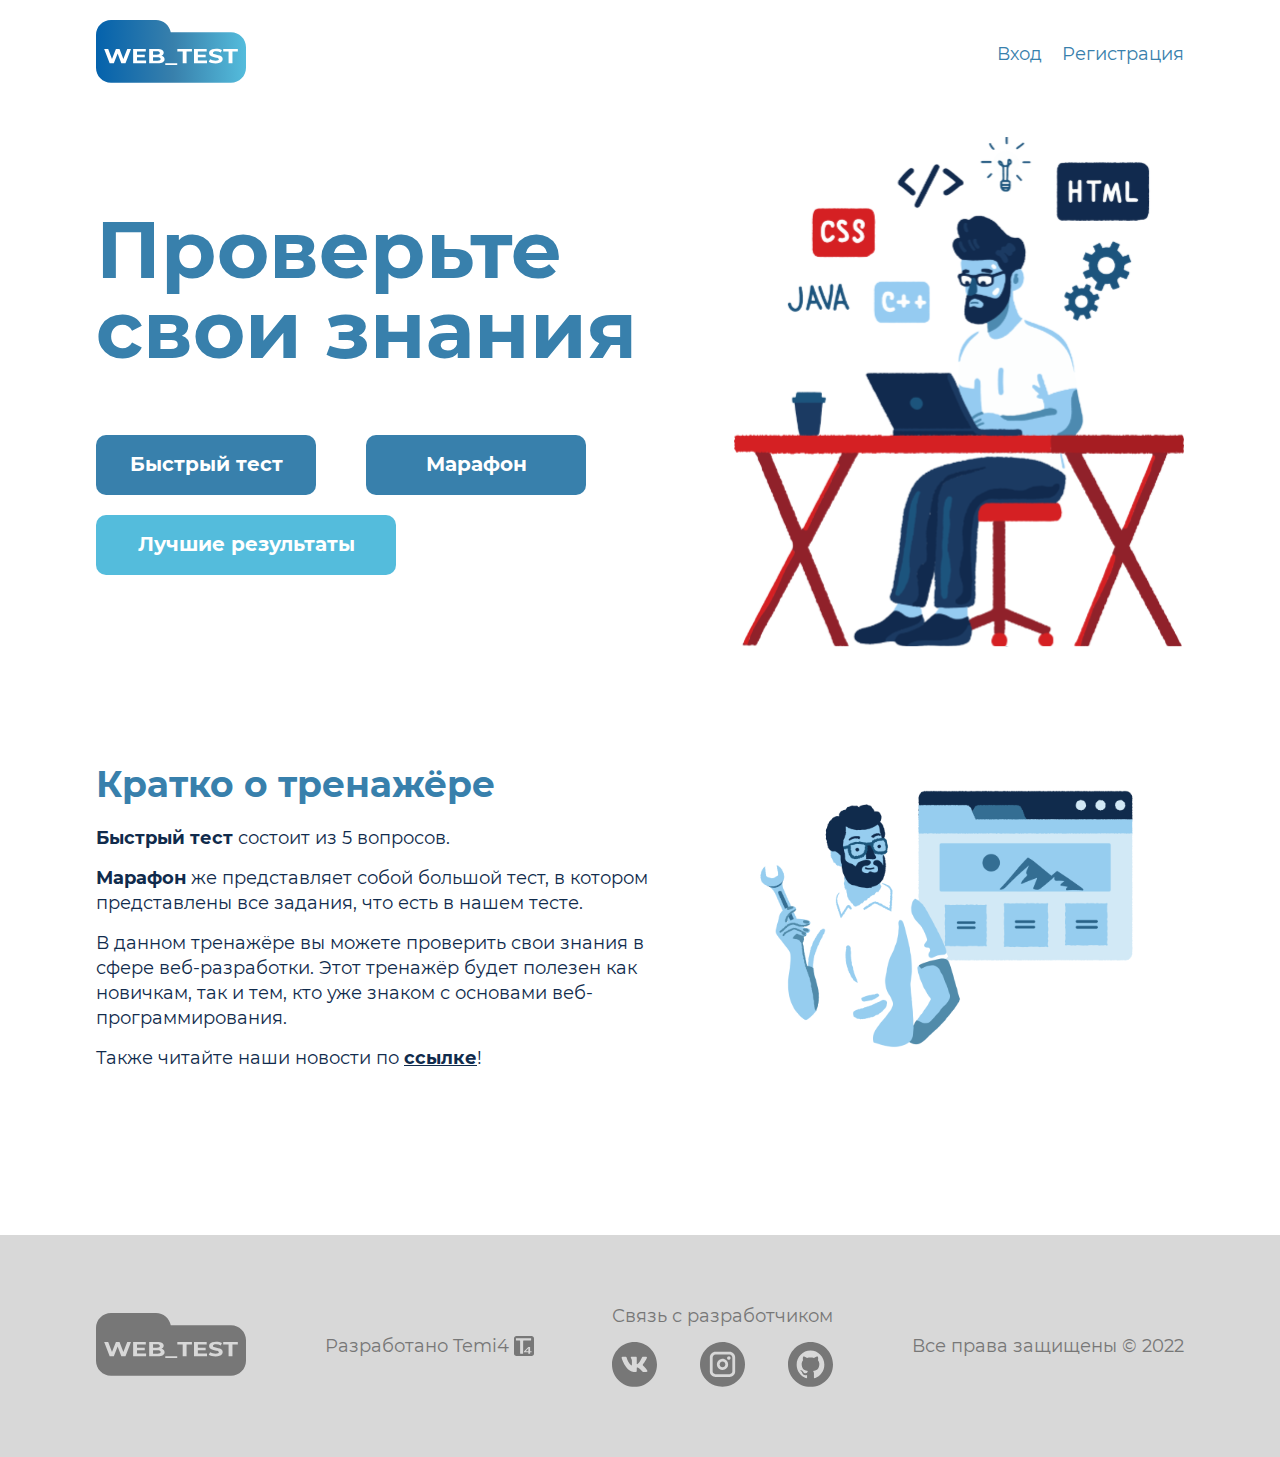
==== index.html @ 965f23f6 "adding the project" ====
<!DOCTYPE html>
<html lang="en">
<head>
    <meta charset="UTF-8">
    <meta http-equiv="X-UA-Compatible" content="IE=edge">
    <meta name="viewport" content="width=device-width, initial-scale=1.0">
    <meta name="keywords" content="WEB_TEST web test webtest онлайн тест по программированию WEB_TEST онлайн тест по программированию webtest онлайн тест по программированию WEB TEST тест по программированию тест по веб-программированию тест по веб программированию тест по программированию сайт с тестами online test онлайн тест по html онлайн тест по css онлайн тест по javascript онлайн тест по java script онлайн тест по js проверить свой уровень знаний по программированию онлайн" />
    <meta name="description" content="WEB_TEST - это онлайн тест, который позволяет проверить свои знания по веб-программированию. Тут вы можете узнать, как хорошо владеете HTML, CSS и JavaScript!">
    <title>WEB_TEST</title>
    <link rel="stylesheet" href="css/style.css">
    <link rel="icon" href="img/favicon.ico" type="image/x-icon">
    <script type="module" src="js/index.js" defer></script>

    <!-- Yandex.Metrika counter -->
    <script type="text/javascript">
        (function (m, e, t, r, i, k, a) {
            m[i] = m[i] || function () {
                (m[i].a = m[i].a || []).push(arguments)
            };
            m[i].l = 1 * new Date();
            for (var j = 0; j < document.scripts.length; j++) {
                if (document.scripts[j].src === r) {
                    return;
                }
            }
            k = e.createElement(t), a = e.getElementsByTagName(t)[0], k.async = 1, k.src = r, a.parentNode
                .insertBefore(k, a)
        })
        (window, document, "script", "https://mc.yandex.ru/metrika/tag.js", "ym");

        ym(90488664, "init", {
            clickmap: true,
            trackLinks: true,
            accurateTrackBounce: true,
            webvisor: true
        });
    </script>
    <noscript>
        <div><img src="https://mc.yandex.ru/watch/90488664" style="position:absolute; left:-9999px;" alt="" /></div>
    </noscript>
    <!-- /Yandex.Metrika counter -->

    <!-- Google tag (gtag.js) -->
    <script async src="https://www.googletagmanager.com/gtag/js?id=G-PKR3SJ1W9T"></script>
    <script>
        window.dataLayer = window.dataLayer || [];

        function gtag() {
            dataLayer.push(arguments);
        }
        gtag('js', new Date());

        gtag('config', 'G-PKR3SJ1W9T');
    </script>
    
</head>
<body>
    <header class="header">
        <div class="header__content container">
            <a href="index.html" class="header__logo logo"><img src="img/Logo.svg" alt="WEB_TEST" class="logo__img"></a>
            <div class="header__head-btns head-btns not-authorized-btns">
                <a href="login.html" class="head-btns__login-btn head-btn">Вход</a>
                <a href="registration.html" class="head-btns__register-btn head-btn">Регистрация</a>
            </div>
            <div class="header__head-btns head-btns authorized-btns">
                <p class="head-btn head-btns__logout-btn logout-btn">Выход</p>
                <a href="profile.html" class="head-btn head-btns__profile-btn">Профиль</a>
            </div>
        </div>
    </header>
    <main class="main">
        <div class="main__content container">
            <div class="main__welcome-block welcome-block">
                <h1 class="welcome-block__heading big-heading">Проверьте свои знания</h1>
                <img src="img/index/welcome.svg" alt="Знания HTML, CSS, JS" class="welcome-block__welcome-img img">
                <div class="welcome-block__welcome-block-btns welcome-block-btns btns-block">
                    <button class="welcome-block-btns__fast-test-btn welcome-block-blue-btns btn fast-test-btn">Быстрый тест</button>
                    <button class="welcome-block-btns__marathon-btn welcome-block-blue-btns btn marathon-btn">Марафон</button>
                    <button class="welcome-block-btns__result-btn btn results-btn">Лучшие результаты</button>
                </div>
            </div>
            <div class="test-desc">
                <div class="test-desc__desc-txt">
                    <h2 class="desc-txt__title title">Кратко о тренажёре</h2>
                    <p class="desc-txt__desc-text just-text"><span class="important-text">Быстрый тест</span> состоит из 5 вопросов.</p>
                    <p class="desc-txt__desc-text just-text"><span class="important-text">Марафон</span> же представляет собой большой тест, в котором представлены все задания, что есть в нашем тесте.</p>
                    <p class="desc-txt__desc-text just-text">В данном тренажёре вы можете проверить свои знания в сфере веб-разработки. Этот тренажёр будет полезен как новичкам, так и тем, кто уже знаком с основами веб-программирования.</p>
                    <p class="desc-txt__desc-text just-text">Также читайте наши новости по <a href="articles.html" class="important-text just-text">ссылке</a>!</p>
                </div>
                <img src="img/index/description.svg" alt="Читайте описание" class="test-desc__desc-img img">
            </div>
        </div>
    </main>
    <footer class="footer">
        <div class="footer__content container">
            <a href="index.html" class="footer__logo logo"><img src="img/FootLogo.svg" alt="WEB_TEST" class="logo__img"></a>
            <div class="footer__developer-info developer-info">
                <p class="developer-info__text footer-text">Разработано Temi4</p>
                <img src="img/developerLogo.svg" alt="T4" class="developer-info__developer-logo">
            </div>
            <div class="footer__developer-contacts developer-contacts">
                <p class="developer-contacts__text footer-text">Связь с разработчиком</p>
                <div class="developer-contacts__developer-links developer-links">
                    <a href="https://vk.com/tyoyoma" class="developer-links__developer-link">
                        <img src="img/networks/vk.svg" alt="VK" class="developer-link__img">
                    </a>
                    <a href="https://www.instagram.com/artyom_ki" class="developer-links__developer-link">
                        <img src="img/networks/instagram.svg" alt="instagram" class="developer-link__img">
                    </a>
                    <a href="https://github.com/TyomaKirakos" class="developer-links__developer-link">
                        <img src="img/networks/GitHub.svg" alt="GitHub" class="developer-link__img">
                    </a>
                </div>
            </div>
            <p class="footer__copyright footer-text">Все права защищены © 2022</p>
        </div>
    </footer>
</body>
</html>
---- css/style.css ----
/* обнуление и подключение шрифтов */
@import url(normalize.css);

/* переменные */
@import url(variables.css);

/*---------------- общие стили ----------------*/
.container{
    width: 85%;
    margin: 0 auto;
}

.main{
    margin-bottom: 150px;
    min-height: 70vh;
}

.logo{
    width: 150px;
}

.logo__img{
    width: 150px;
}

.img{
    width: 690px;
}

/* общие стили текстов */
.big-heading{
    font-weight: 700;
    font-size: 120px;
    line-height: 146px;
    color: var(--main-col);
}

.sub-heading{
    font-weight: 700;
    font-size: 36px;
    color: var(--main-col);
}

.title{
    font-size: 48px;
    color: var(--main-col);
}

.just-text{
    font-size: 20px;
    line-height: 29px;
    color: var(--dark-blue);
}

.important-text{
    font-weight: 700;
}

/* общие стили кнопок */
.btn{
    cursor: pointer;
    color: #fff;
    font-weight: bold;
    font-size: 24px;
    line-height: 29px;
    border: none;
    border-radius: 10px;
    -webkit-border-radius: 10px;
    -moz-border-radius: 10px;
    -ms-border-radius: 10px;
    -o-border-radius: 10px;
}

.results-btn{
    text-decoration: none;
    display: flex;
    align-items: center;
    justify-content: center;
    width: 350px;
    height: 70px;
    background-color: var(--light-blue);
}

.results-btn:hover{
    background-color: var(--light-blue-hover);
}

/* Модальное окно */

.modal{
    background-color: var(--soft-blue);
    border: 2px solid var(--main-col);
    padding: 15px 20px;
    text-align: center;
    position: fixed;
    z-index: 2;
    opacity: 100;
    top: 10vh;
    left: 50%;
    transform: translateX(-50%);
    -webkit-transform: translateX(-50%);
    -moz-transform: translateX(-50%);
    -ms-transform: translateX(-50%);
    -o-transform: translateX(-50%);
    border-radius: 10px;
    -webkit-border-radius: 10px;
    -moz-border-radius: 10px;
    -ms-border-radius: 10px;
    -o-border-radius: 10px;
}

/* шапка */
.header{
    width: 100%;
    padding: 20px 0;
    position: sticky;
    background-color: #fff;
    z-index: 1;
    top: 0;
    left: 0;
    margin-bottom: 30px;
}

.header__content{
    display: flex;
    align-items: center;
    justify-content: space-between;
}

.head-btns{
    display: flex;
    align-items: center;
}

.authorized-btns{
    display: none;
}

.head-btn{
    position: relative;
    font-weight: 400;
    font-size: 20px;
    color: var(--main-col);
    text-decoration: none;
    margin-right: 20px;
    cursor: pointer;
}

.head-btn:last-child{
    margin-right: 0;
}

.head-btn::after{
    content: '';
    position: absolute;
    right: 0;
    bottom: -2px;
    display: block;
    height: 1px;
    width: 0;
    background-color: var(--main-col);
    transition: width .2s linear;
    -webkit-transition: width .2s linear;
    -moz-transition: width .2s linear;
    -ms-transition: width .2s linear;
    -o-transition: width .2s linear;
}

.head-btn:hover::after{
    width: 100%;
}

.head-btn:focus::after{
    width: 100%;
}

/* блок с ссылкой на главную */

.link-to-main-block{
    margin-bottom: 30px;
}

.link-to-main-block__link-to-main{
    text-decoration: none;
    color: var(--main-col);
    position: relative;
}

.link-to-main-block__link-to-main::after{
    content: '';
    position: absolute;
    bottom: -2px;
    right: 0;
    display: block;
    height: 1px;
    width: 0;
    background-color: var(--main-col);
    transition: width .2s linear;
    -webkit-transition: width .2s linear;
    -moz-transition: width .2s linear;
    -ms-transition: width .2s linear;
    -o-transition: width .2s linear;
}

.link-to-main-block__link-to-main:hover::after{
    width: 100%;
}

.link-to-main-block__link-to-main:focus::after{
    width: 100%;
}

/* Подвал */

.footer{
    width: 100%;
    background-color: #D8D8D8;
    padding: 70px 0;
}

.footer__content{
    display: flex;
    align-items: center;
    justify-content: space-between;
    flex-wrap: wrap;
    gap: 50px;
}

.developer-info{
    display: flex;
    align-items: center;
}

.footer-text{
    font-size: 20px;
    color: var(--gray-col);
}

.developer-info__text{
    margin-right: 5px;
}

.developer-info__developer-logo{
    width: 24px;
}

.developer-contacts{
    display: flex;
    flex-direction: column;
    align-items: center;
}

.developer-contacts__text{
    margin-bottom: 15px;
}

.developer-links{
    width: 100%;
    display: flex;
    align-items: center;
    justify-content: space-between;
}

.developer-links__developer-link{
    text-decoration: none;
    width: 60px;
    height: 60px;
}

.developer-link__img{
    width: 100%;
    height: 100%;
}

/* ------------------------------------------------ стили */

/* index */
/* приветствующий блок */
.welcome-block{
    display: grid;
    grid-template-columns: auto auto;
    row-gap: 100px;
    column-gap: 50px;
    margin-bottom: 100px;
}

.welcome-block__heading{
    align-self: flex-end;
}

.welcome-block__welcome-img{
    grid-column: 2 / 3;
    grid-row: 1/3;
    justify-self: end;
}

.welcome-block-btns{
    display: grid;
    grid-template-columns: repeat(2, 250px);
    grid-template-rows: repeat(2, fit-content(100px));
    gap: 20px 50px;
}

.welcome-block-blue-btns{
    background-color: var(--main-col);
    width: 250px;
    height: 70px;
}

.welcome-block-blue-btns:hover{
    background-color: var(--main-col-hover);
}

.welcome-block-btns__result-btn{
    grid-column: 1/3;
}

/* блок с информацией */
.test-desc{
    display: flex;
    align-items: center;
    justify-content: space-between;
    column-gap: 230px;
}

.desc-txt__title{
    margin-bottom: 20px;
}

.desc-txt__desc-text:not(:last-child){
    margin-bottom: 15px;
}

/* login.html & registration.html */
.log-reg-part{
    width: 100vw;
    min-height: 100vh;
    background: linear-gradient(90deg, #0462AC 0%, #3880AC 52.08%, #54BCDC 100%);
    display: flex;
    flex-direction: column;
    align-items: center;
    justify-content: center;
}

.form{
    background-color: #fff;
    padding: 60px 90px;
    display: flex;
    flex-direction: column;
    align-items: center;
    margin-bottom: 35px;
    border-radius: 10px;
    -webkit-border-radius: 10px;
    -moz-border-radius: 10px;
    -ms-border-radius: 10px;
    -o-border-radius: 10px;
}

.form__heading{
    font-weight: 700;
    font-size: 36px;
    color: var(--main-col);
    margin-bottom: 20px;
}

.form__inputs{
    position: relative;
    width: 100%;
    display: flex;
    flex-direction: column;
    margin-bottom: 40px;
}

.inputs__label{
    margin-left: 10px;
    font-weight: 700;
    font-size: 20px;
    color: var(--main-col);
}

.inputs__input{
    padding: 2px 15px;
    border: 2px solid var(--main-col);
    outline: none;
    border-radius: 10px;
    -webkit-border-radius: 10px;
    -moz-border-radius: 10px;
    -ms-border-radius: 10px;
    -o-border-radius: 10px;
}

.submit-block{
    position: relative;
    width: 100%;
    display: flex;
    flex-direction: column;
    align-items: center;
    margin-top: 35px;
}

.submit-block__submit-btn{
    width: 100%;
    padding: 12px 0;
    background-color: var(--main-col);
    margin-bottom: 10px;
}

.submit-block__submit-btn:hover{
    background-color: var(--main-col-hover);
}

.submit-block__additive-forwarding{
    font-size: 16px;
    color: var(--dark-blue);
}

.additive-forwarding__link{
    color: var(--main-col);
    text-decoration: none;
    position: relative;
}

.additive-forwarding__link::after{
    content: '';
    position: absolute;
    bottom: -2px;
    right: 0;
    display: block;
    height: 1px;
    width: 0;
    background-color: var(--main-col);
    transition: width .2s linear;
    -webkit-transition: width .2s linear;
    -moz-transition: width .2s linear;
    -ms-transition: width .2s linear;
    -o-transition: width .2s linear;
}

.additive-forwarding__link:hover::after{
    width: 100%;
}

.additive-forwarding__link:focus::after{
    width: 100%;
}

.submit-block__log-reg-error-text, .add-task-form__error-text{
    font-size: 16px;
    font-weight: 500;
    color: #FF0000;
    white-space: nowrap;
}

.log-or-pswd-error{
    position: absolute;
    top: -30px;
    display: none;
}

.log-reg-part__link-to-main{
    text-decoration: none;
    padding: 10px 15px;
    border: 3px solid #fff;
    color: #fff;
    font-weight: 700;
    font-size: 16px;
    border-radius: 10px;
    -webkit-border-radius: 10px;
    -moz-border-radius: 10px;
    -ms-border-radius: 10px;
    -o-border-radius: 10px;
    transition: transform .2s linear;
    -webkit-transition: transform .2s linear;
    -moz-transition: transform .2s linear;
    -ms-transition: transform .2s linear;
    -o-transition: transform .2s linear;
}

.log-reg-part__link-to-main:hover{
    transform: scale(1.1);
    -webkit-transform: scale(1.1);
    -moz-transform: scale(1.1);
    -ms-transform: scale(1.1);
    -o-transform: scale(1.1);
}

.incorrect-log-error, .incorrect-pswd-error{
    position: absolute;
    left: 0;
    bottom: -25px;
    display: none;
}

/* profile.html */

.profile-page__heading{
    margin-bottom: 35px;
    text-align: center;
    font-size: 80px;
}

.users-info{
    justify-content: center;
    display: flex;
    align-items: flex-start;
    padding-bottom: 40px;
    border-bottom: 2px solid #DDDDDD;
    margin-bottom: 40px;
}

.profile-picture{
    margin-right: 45px;
    min-width: 150px;
    max-width: 280px;
    width: 45%;
}

.blue-bold-text{
    font-weight: 700;
    font-size: 24px;
    color: var(--main-col);
}

.users-info-text-block__info{
    margin-bottom: 20px;
}

.users-info-text-block__log-out-btn{
    background-color: var(--main-col);
    padding: 10px 20px;
}

.users-info-text-block__log-out-btn:hover{
    background-color: var(--main-col-hover);
}

.users-results{
    display: flex;
    flex-direction: column;
    align-items: center;
}

.users-results__result{
    margin-bottom: 15px;
    text-align: center;
}

.result__number{
    color: var(--dark-blue);
}

.users-result__edit-tasks-btn{
    text-decoration: none;
    margin-top: 25px;
    padding: 15px 25px;
    background-color: var(--main-col);
}

.users-result__edit-tasks-btn:hover{
    background-color: var(--main-col-hover);
}

/* start-fast-test.html & start-marathon-test.html*/

.test-start-scrn{
    display: grid;
    grid-template-columns: auto auto;
    grid-template-rows: 0.5fr 0.3fr auto;
    row-gap: 30px;
}

.test-start-scrn__test-text-info{
    margin-bottom: 0px;
}

.test-text-info__heading{
    margin-bottom: 10px;
}

.test-start-scrn__img{
    grid-column: 2 / 3;
    grid-row: 1/3;
    justify-self: end;
}

.test-btns-block{
    display: flex;
    flex-direction: column;
    align-self: end;
}

.test-btns-block__start-test-btn{
    display: flex;
    align-items: center;
    justify-content: center;
    text-decoration: none;
    width: 280px;
    height: 75px;
    background-color: var(--main-col);
    margin-bottom: 15px;
    font-size: 36px;
    cursor: pointer;
    color: #fff;
    font-weight: bold;
    border: none;
    border-radius: 10px;
    -webkit-border-radius: 10px;
    -moz-border-radius: 10px;
    -ms-border-radius: 10px;
    -o-border-radius: 10px;
}

.test-btns-block__start-test-btn:hover{
    background-color: var(--main-col-hover);
}

/* fast-test.html & marathon-test.html */

/* Секундомер */

.test-page-link-to-main{  /* test-page__link-to-main-block */
    display: flex;
    align-items: center;
    justify-content: space-between;
}

.test-stopwatch{
    font-size: 48px;
    color: var(--main-col);
}

.test-page{
    display: flex;
    flex-direction: column;
    align-items: center;
}

/* Блок вопроса */

.task-block{
    position: relative;
    width: 100%;
    padding: 50px 100px;
    background-color: var(--soft-blue);
    border-radius: 10px;
    -webkit-border-radius: 10px;
    -moz-border-radius: 10px;
    -ms-border-radius: 10px;
    -o-border-radius: 10px;
    margin-bottom: 50px;
}

.task-block__task-text{
    margin-bottom: 40px;
    white-space: normal;
}

.task-options{
    display: flex;
    flex-direction: column;
}

.task-options__task-option{
    display: flex;
    align-items: center;
    width: 100%;
    padding: 30px;
    background-color: #fff;
    margin-bottom: 25px;
    border-radius: 10px;
    -webkit-border-radius: 10px;
    -moz-border-radius: 10px;
    -ms-border-radius: 10px;
    -o-border-radius: 10px;
}

.task-options__task-option:last-child{
    margin-bottom: 0;
}

.task-option__radio-input{
    margin-right: 5px;
    outline: none;
    display: flex;
    align-items: center;
    justify-content: center;
}

.task-option__radio-input:checked:after{
    content: '';
    display: block;
    width: 50%;
    height: 50%;
    background-color: var(--main-col);
    border-radius: 50%;
    -webkit-border-radius: 50%;
    -moz-border-radius: 50%;
    -ms-border-radius: 50%;
    -o-border-radius: 50%;
}

.task-option__checkbox{
    margin-right: 5px;
    outline: none;
    overflow: hidden;
}

.task-option__checkbox:checked::after{
    content: '';
    text-align: center;
    display: block;
    background-color: var(--main-col);
    opacity: 0.4;
    width: 100%;
    height: 100%;
    filter: brightness(1.5) saturate(200%);
    -webkit-filter: brightness(1.5) saturate(200%);
}

.task-option__option-text{
    color: #000;
    white-space: normal;
}

.next-back-btns{
    display: flex;
    align-items: center;
    justify-content: space-between;
    margin-bottom: 30px;
    width: 100%;
}

.next-back-btns__btn{
    background-color: var(--main-col);
    padding: 10px 20px;
}

.next-back-btns__btn:hover, .test-page__finish-btn:hover{
    background-color: var(--main-col-hover)
}

.tasks-pagination{
    display: flex;
    justify-content: center;
    gap: 10px 40px;
    flex-wrap: wrap;
    cursor: pointer;
    margin-bottom: 50px;
}

.tasks-pagination__task-number{
    color: var(--main-col);
    background-color: #fff;
    border: 3px solid var(--main-col);
    padding: 5px 20px;
}

.tasks-pagination__task-number:hover{
    background-color: var(--main-col);
    color: #fff;
}

.test-page__finish-btn{
    width: 280px;
    height: 75px;
    background-color: var(--main-col);
    font-size: 36px;
    cursor: pointer;
    color: #fff;
    font-weight: bold;
    border: none;
    border-radius: 10px;
    -webkit-border-radius: 10px;
    -moz-border-radius: 10px;
    -ms-border-radius: 10px;
    -o-border-radius: 10px;
}

/* Страница с результатом */

.results-block{
    display: flex;
    justify-content: space-between;
    gap: 0px 150px;
    margin-bottom: 40px;
}

.result-text__heading{
    margin-bottom: 30px;
}

.result-info{
    display: flex;
    flex-direction: column;
}

.result-percent-block{
    display: flex;
    flex-direction: column;
    align-items: center;
}

.result-percent-block__percent{
    font-weight: 700;
    font-size: 48px;
    color: var(--dark-blue);
    margin-bottom: 10px;
}

.percent-diagram{
    width: 100%;
    height: 35px;
    border-radius: 10px;
    overflow: hidden;
    -webkit-border-radius: 10px;
    -moz-border-radius: 10px;
    -ms-border-radius: 10px;
    -o-border-radius: 10px;
    background-color: var(--soft-blue);
    margin-bottom: 20px;
}

.percent-diagram__percent-line{
    width: 50%;
    height: 100%;
    background-color: var(--main-col);
}

.result-info__text-info{
    width: 100%;
    text-align: center;
    font-weight: bold;
    margin-bottom: 10px;
}

.result-info__text-info:last-child{
    margin-bottom: 0;
}

.result-block-btns{
    width: 100%;
    align-self: center;
    display: flex;
    align-items: center;
    justify-content: space-around;
    flex-wrap: wrap;
    gap: 10px 30px;
}

.result-block-btns__end-btn{
    order: 1;
    text-decoration: none;
    display: flex;
    align-items: center;
    justify-content: center;
    width: 280px;
    height: 75px;
    background-color: var(--main-col);
    font-size: 36px;
    cursor: pointer;
    color: #fff;
    font-weight: bold;
    border: none;
    border-radius: 10px;
    -webkit-border-radius: 10px;
    -moz-border-radius: 10px;
    -ms-border-radius: 10px;
    -o-border-radius: 10px;
}

.result-block-btns__end-btn:hover, .result-block-btns__retake-test-btn:hover{
    background-color: var(--main-col-hover);
}

.result-block-btns__retake-test-btn{
    display: flex;
    padding: 15px 45px;
    white-space: nowrap;
    align-items: center;
    justify-content: center;
    background-color: var(--main-col);
    text-decoration: none;
}

.result-block-btns__results-btn{
    order: 2;
}

/* best-results.html */

.best-results-page__heading {
    margin-bottom: 30px;
}

.best-result-table{
    width: 100%;
    background-color: var(--soft-blue);
    border-radius: 10px;
    -webkit-border-radius: 10px;
    -moz-border-radius: 10px;
    -ms-border-radius: 10px;
    -o-border-radius: 10px;
    display: grid;
    grid-template-columns: 0.6fr 1.1fr 1fr 1fr;
}

.table-cell{
    border: 1px solid #fff;
    border-collapse: collapse;
    padding: 15px 20px;
    display: flex;
    align-items: flex-start;
    justify-content: flex-start;
    overflow: hidden;
    /* overflow: hidden;
    text-overflow: ellipsis; */
}

.table-cell__text{
    color: var(--main-col);
    text-align: center;
    width: 100%;
    /* min-width: 30%;
    white-space: wrap;
    overflow: hidden;
    text-overflow: ellipsis; */
}

.table-head > .table-cell__text{
    font-weight: bold;
    justify-self: center;
}

/* taskRedactor.html */

.task-redactor-page{
    position: relative;
    min-height: 50vh;
}

.task-redactor-page__warning-text{
    position: absolute;
    top: 50%;
    left: 50%;
    transform: translate(-50%, -50%);
}

.task-block__delete-task-btn{
    font-weight: 100;
    transform: rotate(45deg);
    font-size: 35px !important;
    position: absolute;
    top: -15px;
    right: 0px;
    width: 40px;
    height: 40px;
    border-radius: 50%;
    background-color: var(--main-col);
    box-shadow: 0 0 0px 6px white;
    -webkit-border-radius: 50%;
    -moz-border-radius: 50%;
    -ms-border-radius: 50%;
    -o-border-radius: 50%;
}

.task-block__delete-task-btn:hover, .add-task-btn:hover{
    background-color: var(--main-col-hover);
}

.task-block__task-info{
    color: var(--dark-blue);
    margin-bottom: 5px;
}

.add-task-btn{
    font-weight: 100;
    position: fixed;
    right: 5vw;
    bottom: 5vh;
    padding: 15px 20px;
    border-radius: 10px;
    border: none;
    background-color: var(--main-col);
    -webkit-border-radius: 10px;
    -moz-border-radius: 10px;
    -ms-border-radius: 10px;
    -o-border-radius: 10px;
}

/* модальное окно добавления задания */

.modal-area{
    position: fixed;
    z-index: 1;
    top: 0;
    left: 0;
    width: 100%;
    height: 100%;
    padding: 5vh 0;
    background-color: rgba(0, 0, 0, 0.5);
    display: none;
    justify-items: center;
    align-items: center;
    overflow: auto;
}

.modal-window{
    width: 80%;
    display: flex;
    flex-direction: column;
    align-items: center;
    background-color: #fff;
    padding: 20px;
    border-radius: 10px;
    -webkit-border-radius: 10px;
    -moz-border-radius: 10px;
    -ms-border-radius: 10px;
    -o-border-radius: 10px;
}

.modal-window__close-btn{
    font-weight: 100;
    transform: rotate(45deg);
    font-size: 35px !important;
    align-self: flex-end;
    width: 40px;
    height: 40px;
    margin-bottom: 20px;
    background-color: var(--main-col);
    border-radius: 50%;
    -webkit-border-radius: 50%;
    -moz-border-radius: 50%;
    -ms-border-radius: 50%;
    -o-border-radius: 50%;
}

.modal-window__close-btn:hover{
    background-color: var(--main-col-hover);
}

.add-task-form{
    width: 95%;
    display: flex;
    flex-direction: column;
}

.add-task-form input[type="text"]{
    background: none;
    border: none;
    width: 100%;
    outline: none;
}

.add-task-form .task-block__task-text::placeholder{
    color: var(--main-col);
}

.add-task-form__error-text{
    margin-bottom: 30px;
    text-align: center;
    opacity: 0;
    cursor: default;
}

.add-task-form__add-btn{
    padding: 15px;
    background-color: var(--main-col);
}

.add-task-form__add-btn:hover{
    background-color: var(--main-col-hover);
}


/* -------------------------------------- Медиа запросы ----------------------------------------------- */
/* ------------- 1620 px и меньше ----------- */
@media screen and (max-width: 1620px) {
    /* общие стили */
    .img{
        width: 520px;
    }

    .big-heading{
        font-size: 100px;
        line-height: 100px;
    }

    /* index.html */
    .welcome-block{
        row-gap: 65px;
        column-gap: 50px;
    }
    
    .test-desc{
        column-gap: 60px;
    }
}

/* ------------- 1470 px и меньше ----------- */
@media screen and (max-width: 1620px) {
    /* общие стили */
    .head-btn{
        font-size: 18px;
        margin-right: 20px;
    }

    .footer-text{
        font-size: 18px;
    }

    .developer-info__developer-logo{
        width: 20px;
    }

    .developer-links__developer-link{
        width: 45px;
        height: 45px;
    }

    .img{
        width: 450px;
    }

    .big-heading{
        font-size: 80px;
        line-height: 80px;
    }

    .sub-heading{
        font-size: 24px;
    }

    .btn{
        font-size: 20px;
        line-height: 29px;
    }
    
    .results-btn{
        width: 300px;
        height: 60px;
        background-color: var(--light-blue);
    }

    .title{
        font-size: 36px;
    }

    .just-text{
        font-size: 18px;
        line-height: 25px;
    }

    /* index.html */
    .welcome-block{
        row-gap: 65px;
        column-gap: 50px;
    }

    .welcome-block-btns{
        grid-template-columns: repeat(2, 220px);
        grid-template-rows: repeat(2, fit-content(100px));
        gap: 20px 50px;
    }
    
    .welcome-block-blue-btns{
        width: 220px;
        height: 60px;
    }
}

/* ------------- 1165 px и меньше ----------- */
@media screen and (max-width: 1165px) {
    /* общие стили */
    .footer__content{
        flex-direction: column;
        gap: 30px 0px;
    }

    /* start-fast-test.html & start-marathon-test.html */
    .sub-heading{
        font-size: 16px;
    }
}

/* ------------- 1100 px и меньше ----------- */
@media screen and (max-width: 1100px) {
    /* общие стили */
    .img{
        width: 350px;
    }

    .big-heading{
        font-size: 65px;
        line-height: 65px;
    }

    /* fast-test.html & marathon-test.html */

    .result-block-btns{
        flex-direction: column;
    }

    .result-block-btns__end-btn{
        order: 0;
    }
}

/* ------------- 1000 px и меньше ----------- */
@media screen and (max-width: 1000px) {
    /* общие стили */
    .img{
        width: 250px;
    }

    .big-heading{
        font-size: 50px;
        line-height: 50px;
    }

    .btn{
        font-size: 18px;
        line-height: 29px;
    }
    
    .results-btn{
        width: 240px;
        height: 50px;
        background-color: var(--light-blue);
    }

    .footer{
        padding: 30px 0;
    }

    /* index.html */
    .welcome-block{
        row-gap: 30px;
        column-gap: 30px;
    }

    .welcome-block-btns{
        grid-template-columns: repeat(2, 180px);
        grid-template-rows: repeat(2, fit-content(100px));
        gap: 20px;
    }
    
    .welcome-block-blue-btns{
        width: 180px;
        height: 50px;
    }

    .test-desc{
        display: flex;
        flex-direction: column;
    }

    .test-desc > .img{
        width: 100%;
    }

    /* fast-test.html & marathon-test.html */
    .task-block{
        padding: 40px 60px;
    }

    /* Страница с результатом */

    .results-block{
        display: flex;
        flex-direction: column;
        align-items: center;
        justify-content: space-between;
        gap: 30px 0;
    }

    .results-block__result-img{
        width: 70%;
    }
}

/* ------------- 740 px и меньше ----------- */
@media screen and (max-width: 740px) {
    /* общие стили */
    .container{
        width: 90%;
    }

    .main{
        margin-bottom: 45px;
    }

    .logo{
        width: 105px;
    }
    
    .logo__img{
        width: 105px;
    }

    .img{
        width: 100%;
    }

    .title{
        font-size: 24px;
    }

    .just-text{
        font-size: 16px;
        line-height: 20px;
    }
    
    .btn{
        font-size: 18px;
        line-height: 22px;
    }

    .results-btn{
        width: 250px;
        height: 50px;
    }

    .header{
        padding: 15px 0;
    }

    .head-btn{
        font-size: 16px;
    }

    .link-to-main-block{
        margin-bottom: 20px;
    }

    .footer-text{
        font-size: 16px;
    }

    .developer-info__developer-logo{
        width: 16px;
    }

    .developer-contacts__text{
        margin-bottom: 10px;
    }

    .developer-links__developer-link{
        width: 30px;
        height: 30px;
    }

    /* index.html */
    .welcome-block{
        display: flex;
        flex-direction: column;
        align-items: center;
        row-gap: 0;
        column-gap: 0;
        margin-bottom: 45px;
    }

    .welcome-block__heading{
        align-self: flex-start;
    }

    .welcome-block__welcome-img{
        margin-bottom: 40px;
    }
    
    .welcome-block-btns{
        width: 100%;
        display: grid;
        justify-items: center;
        justify-content: center;
        grid-template-columns: repeat(2, 180px);
        grid-template-rows: repeat(2, fit-content(100px));
        gap: 20px auto;
    }

    .welcome-block-blue-btns{
        width: 180px;
        height: 50px;
    }

    .desc-txt__title{
        margin-bottom: 15px;
    }
    
    .desc-txt__title > a{
        color: var(--main-col);
        text-decoration: none;
    }

    .desc-txt__desc-text:not(:last-child){
        margin-bottom: 10px;
    }

    /* start-fast-test.html & start-marathon-test.html */

    .test-start-scrn{
        display: flex;
        flex-direction: column;
        row-gap: 0;
        column-gap: 0;
    }

    .test-start-scrn__test-desc{
        order: 2;
        margin-bottom: 30px;
    }

    .test-start-scrn__img{
        order: 0;
        margin-bottom: 40px;
    }

    .test-btns-block{
        align-items: center;
        align-self: center;
        order: 3;
    }

    /* fast-test.html & marathon-testhtml */
    .task-block{
        padding: 40px 20px;
    }
}

/* ------------- 455 px и меньше ----------- */
@media screen and (max-width: 455px) {
    /* login.html & registration.html */
    .form{
        padding: 35px 40px;
    }

    .form__heading{
        font-size: 24px;
        margin-bottom: 30px;
    }

    .form__inputs{
        margin-bottom: 35px;
    }

    .inputs__label{
        font-size: 16px;
    }

    .submit-block__log-reg-error-text{
        font-size: 14px;
    }

    /* profile.html */

    .users-info{
        justify-content: space-between;
    }

    .profile-picture{
        margin-right: 10px;
    }

    .blue-bold-text{
        font-size: 18px;
    }

    /* fast-test.html & marathon-test.html */
    .test-stopwatch{
        font-size: 24px;
    }
}

/* ------------- 410 px и меньше ----------- */
@media screen and (max-width: 410px) {
    /* index.html */
    .welcome-block-btns{
        display: flex;
        flex-direction: column;
        align-items: center;
    }

    .welcome-block-btns > *{
        width: 80%;
    }
}
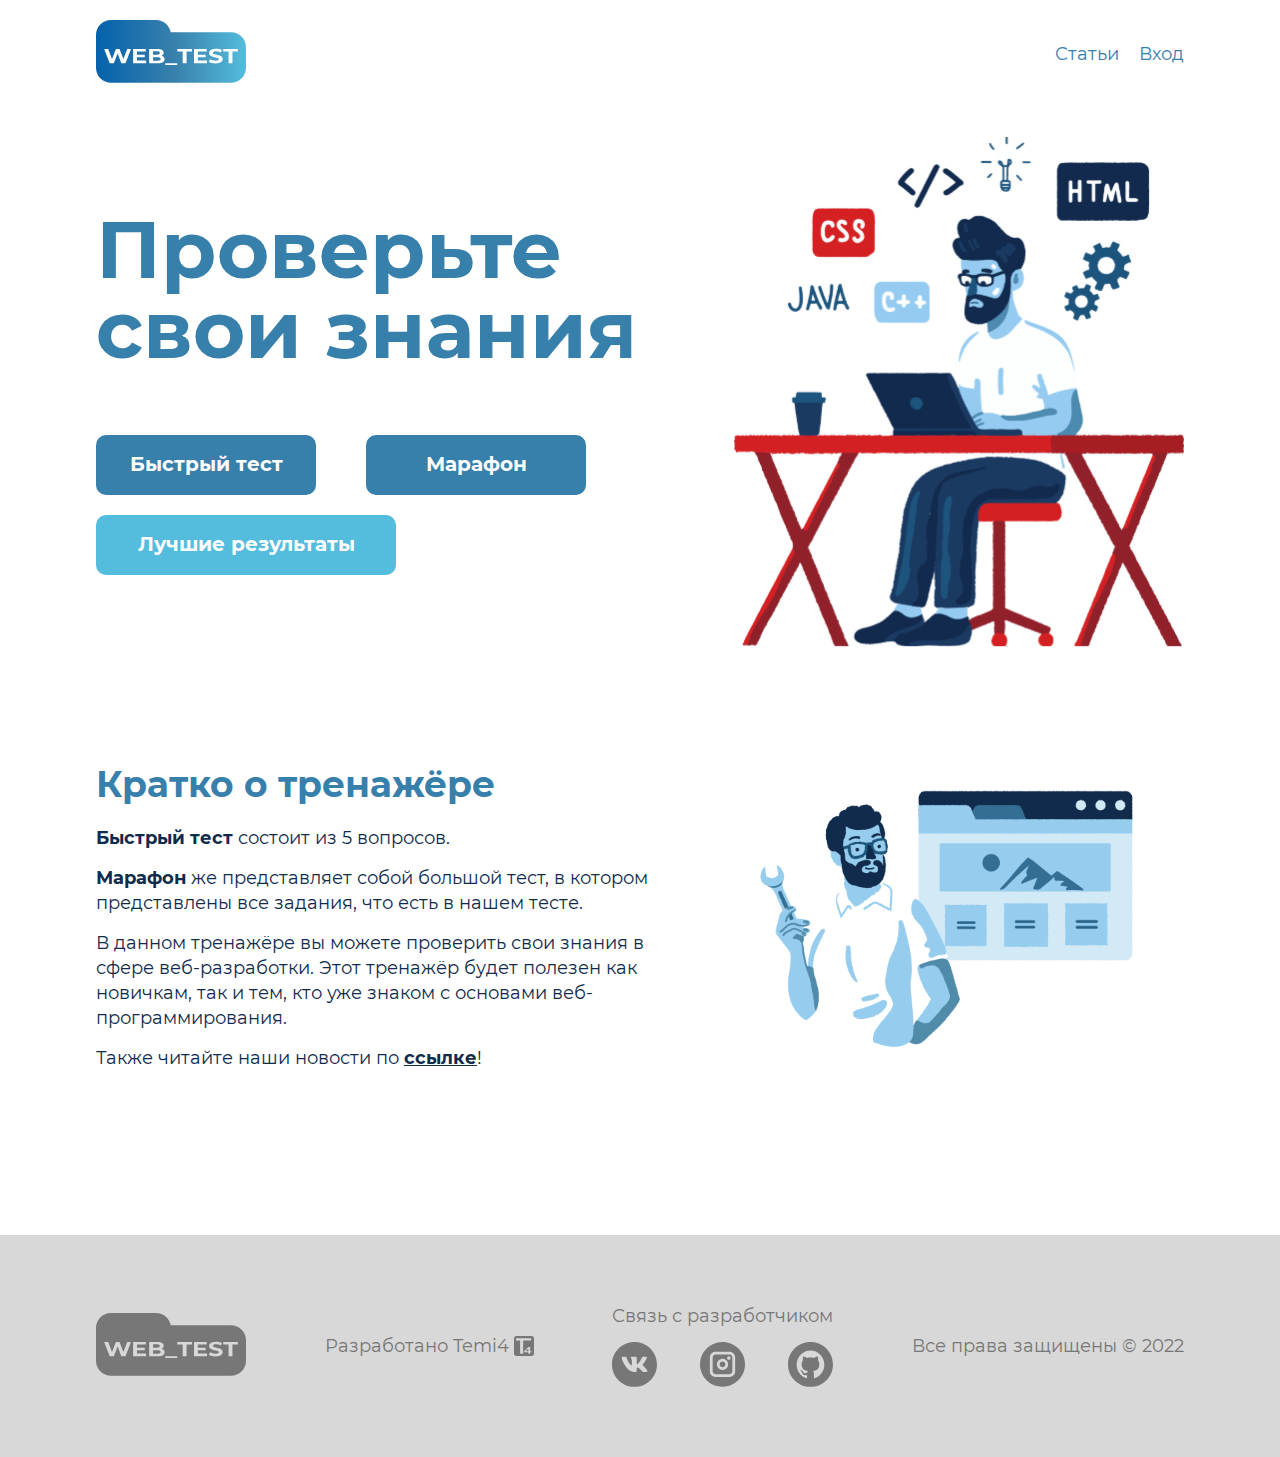
==== commit 2fb591d6: "made an articles page and changed the header" ====
--- a/index.html
+++ b/index.html
@@ -59,12 +59,14 @@
         <div class="header__content container">
             <a href="index.html" class="header__logo logo"><img src="img/Logo.svg" alt="WEB_TEST" class="logo__img"></a>
             <div class="header__head-btns head-btns not-authorized-btns">
+                <a href="articles.html" class="head-btns__articles-btn head-btn">Статьи</a>
                 <a href="login.html" class="head-btns__login-btn head-btn">Вход</a>
-                <a href="registration.html" class="head-btns__register-btn head-btn">Регистрация</a>
+                <!-- <a href="registration.html" class="head-btns__register-btn head-btn">Регистрация</a> -->
             </div>
             <div class="header__head-btns head-btns authorized-btns">
+                <a href="articles.html" class="head-btns__articles-btn head-btn">Статьи</a>
+                <a href="profile.html" class="head-btn head-btns__profile-btn">Профиль</a>
                 <p class="head-btn head-btns__logout-btn logout-btn">Выход</p>
-                <a href="profile.html" class="head-btn head-btns__profile-btn">Профиль</a>
             </div>
         </div>
     </header>
--- a/css/style.css
+++ b/css/style.css
@@ -142,7 +142,7 @@
     font-size: 20px;
     color: var(--main-col);
     text-decoration: none;
-    margin-right: 20px;
+    margin-right: 25px;
     cursor: pointer;
 }
 
@@ -1071,6 +1071,40 @@
     background-color: var(--main-col-hover);
 }
 
+/* Страница со статьями */
+
+.articles-page__title{
+    margin-bottom: 25px;
+}
+
+.article{
+    width: 100%;
+    display: flex;
+    flex-direction: column;
+    background-color: var(--soft-blue);
+    padding: 20px;
+    border-radius: 10px;
+}
+
+.article__heading{
+    margin-bottom: 15px;
+}
+
+.article__text{
+    margin-bottom: 10px;
+}
+
+.article__text:last-child {
+    margin-bottom: 10px;
+}
+
+.article__date-text{
+    color: var(--gray-col);
+    margin-top: 10px;
+    align-self: flex-end;
+}
+
+
 
 /* -------------------------------------- Медиа запросы ----------------------------------------------- */
 /* ------------- 1620 px и меньше ----------- */
@@ -1290,11 +1324,11 @@
     }
 
     .logo{
-        width: 105px;
+        width: 100px;
     }
     
     .logo__img{
-        width: 105px;
+        width: 100px;
     }
 
     .img{
@@ -1326,6 +1360,7 @@
 
     .head-btn{
         font-size: 16px;
+        margin-right: 15px;
     }
 
     .link-to-main-block{
